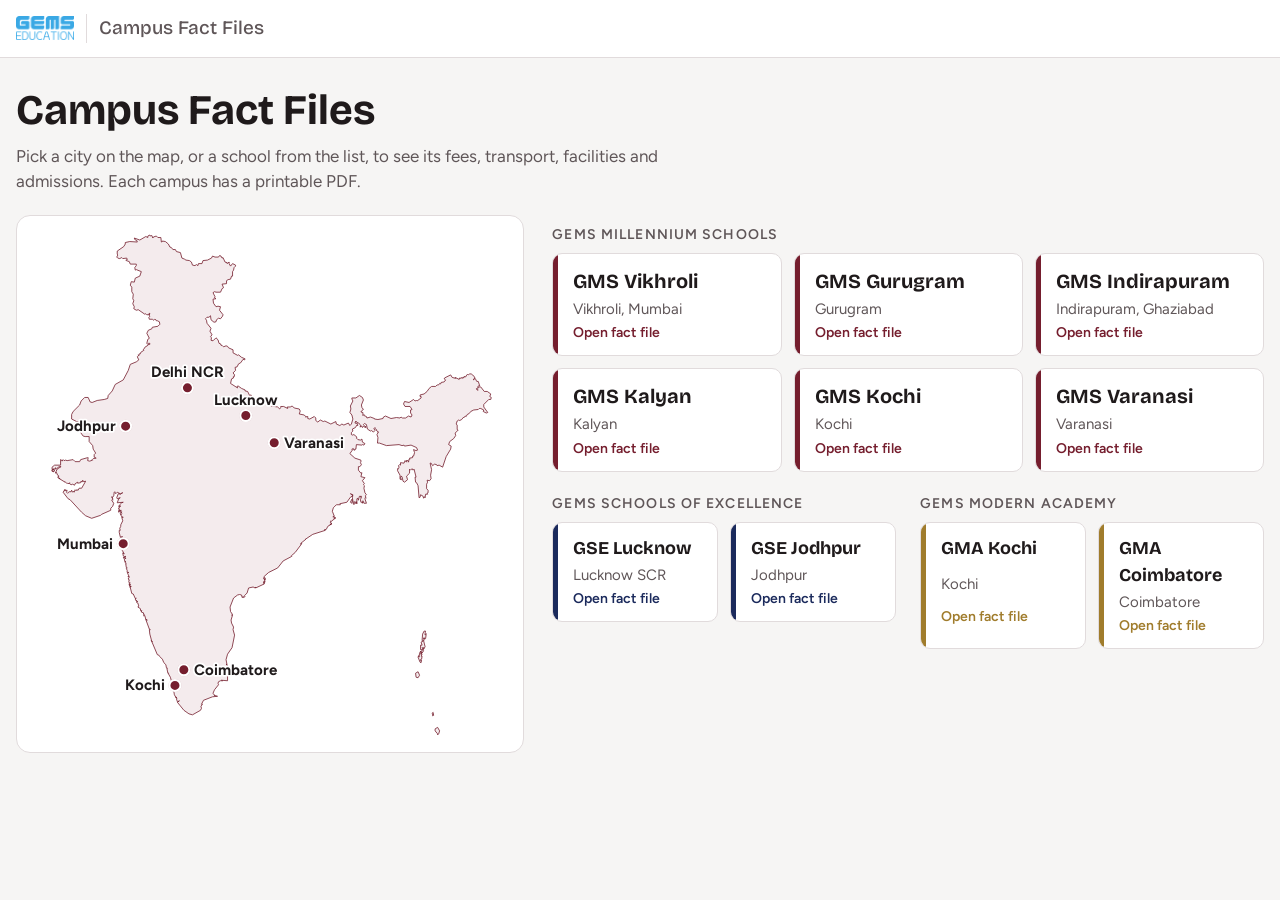
==== campus-fact-files/index.html @ 1c6c25ed "Campus Fact Files: fill max students per class from the CRM capacity sheet Co-Authored-By: Claude Op" ====
<!doctype html>
<html lang="en">
<head>
<meta charset="utf-8">
<meta name="viewport" content="width=device-width, initial-scale=1, viewport-fit=cover">
<title>GEMS Campus Fact Files</title>
<meta name="robots" content="noindex, nofollow">
<link rel="icon" type="image/png" href="img/favicon-64.png">
<link rel="apple-touch-icon" href="img/apple-touch-icon.png">
<link rel="preconnect" href="https://fonts.googleapis.com">
<link rel="preconnect" href="https://fonts.gstatic.com" crossorigin>
<link rel="stylesheet" href="https://fonts.googleapis.com/css2?family=Bricolage+Grotesque:opsz,wght@12..96,500;12..96,700&family=Figtree:wght@400;500;600;700&display=swap">
<style>
/* Layout follows the CEO's sample sheet: Fees table, Transport table, Facilities table, then curriculum. Print = A4 landscape, 2 pages. */
:root {
  --brand: #751e2e; --brand-deep: #5f1825;
  --bg: #f6f5f4; --surface: #ffffff; --ink: #1f1a1b; --muted: #5f5658;
  --line: #e1dbdc; --tint: #f4ebed; --on-brand: #ffffff;
  --display: "Bricolage Grotesque", "Segoe UI", system-ui, sans-serif;
  --body: "Figtree", "Segoe UI", system-ui, sans-serif;
  color-scheme: light;
}
@media (prefers-color-scheme: dark) { :root:not([data-theme="light"]) {
  --bg: #161314; --surface: #201c1d; --ink: #f1ecec; --muted: #b3a9ab; --line: #3a3334; --tint: #2d2224; color-scheme: dark; } }
:root[data-theme="dark"] { --bg: #161314; --surface: #201c1d; --ink: #f1ecec; --muted: #b3a9ab; --line: #3a3334; --tint: #2d2224; color-scheme: dark; }
[data-brand="GSE"] { --brand: #1b2a5c; --brand-deep: #16224b; --tint: #e9ecf4; }
[data-brand="GMA"], [data-brand="LG"] { --brand: #a07c2c; --brand-deep: #836524; --tint: #f5efe2; }

* { box-sizing: border-box; }
[hidden] { display: none !important; }
html { -webkit-text-size-adjust: 100%; }
body { margin: 0; background: var(--bg); color: var(--ink); font: 17px/1.5 var(--body); }
h1, h2, h3 { font-family: var(--display); text-wrap: balance; margin: 0; line-height: 1.15; }
.wrap { max-width: 1360px; margin: 0 auto; padding-left: max(16px, env(safe-area-inset-left, 0px)); padding-right: max(16px, env(safe-area-inset-right, 0px)); }
a { color: inherit; }
:focus-visible { outline: 3px solid var(--brand); outline-offset: 2px; }

.topbar { background: var(--surface); border-bottom: 1px solid var(--line); }
.topbar .wrap { display: flex; align-items: center; justify-content: space-between; gap: 12px; padding-block: 14px; }
.wordmark { font-family: var(--display); font-weight: 700; font-size: 19px; text-decoration: none; }
.wordmark { display: inline-flex; align-items: center; gap: 12px; }
.wordmark img { height: 24px; width: auto; display: block; }
.wordmark span { color: var(--muted); font-weight: 500; padding-left: 12px; border-left: 1px solid var(--line); }
.back { font-size: 16px; color: var(--muted); text-decoration: none; }
.back:hover { color: var(--ink); }

/* Home */
.home-hero .wrap { padding-block: 28px 12px; display: grid; gap: 10px; }
.home-hero h1 { font-size: clamp(30px, 4vw, 42px); }
.home-hero p { margin: 0; color: var(--muted); max-width: 62ch; }
.brand-group { padding-block: 12px 8px; min-width: 0; }
.pair { display: grid; grid-template-columns: repeat(auto-fit, minmax(min(100%, 300px), 1fr)); gap: 0 24px; }
.pair .cards { grid-template-columns: repeat(auto-fill, minmax(min(100%, 150px), 1fr)); }
.pair .card b { font-size: 18px; }
.brand-group h2 { font-size: 14px; text-transform: uppercase; letter-spacing: .08em; color: var(--muted); font-family: var(--body); font-weight: 600; margin-bottom: 10px; }
.cards { display: grid; grid-template-columns: repeat(auto-fill, minmax(min(100%, 170px), 1fr)); gap: 12px; }
.card { display: grid; gap: 2px; padding: 12px 16px 12px 20px; background: var(--surface); border: 1px solid var(--line); border-radius: 10px; text-decoration: none; position: relative; overflow: hidden; }
.card::before { content: ""; position: absolute; inset: 0 auto 0 0; width: 5px; background: var(--brand); }
.card b { font-family: var(--display); font-size: 20px; }
.card small { color: var(--muted); font-size: 15px; }
.card .state { font-size: 14px; font-weight: 600; color: var(--brand); }
.card[aria-disabled="true"] { opacity: .6; pointer-events: none; }
.card[aria-disabled="true"] .state { color: var(--muted); }
a.card:hover { border-color: var(--brand); }

/* Campus header band */
.band { background: var(--brand); color: var(--on-brand); }
.band .wrap { padding-block: 28px; display: grid; grid-template-columns: 1fr auto; gap: 16px 24px; align-items: end; }
.eyebrow { font-size: 13px; letter-spacing: .1em; text-transform: uppercase; opacity: .85; font-weight: 600; }
.band h1 { font-size: clamp(30px, 4.4vw, 46px); margin-top: 4px; }
.facts { grid-column: 1 / -1; display: flex; flex-wrap: wrap; gap: 8px; }
.fact { border: 1px solid rgba(255,255,255,.4); border-radius: 999px; padding: 5px 14px; font-size: 15px; }
.fact b { font-weight: 700; }
.dl { display: inline-flex; align-items: center; gap: 8px; background: var(--on-brand); color: var(--brand-deep); font-weight: 700; padding: 13px 20px; border-radius: 8px; text-decoration: none; white-space: nowrap; font-size: 17px; }
.dl:hover { filter: brightness(.95); }
.dl svg { width: 20px; height: 20px; }

/* Sheet */
.sheet .wrap { padding-block: 24px 48px; display: grid; gap: 22px; }
.alert { display: flex; flex-wrap: wrap; gap: 6px 14px; align-items: baseline; background: var(--tint); border: 1px solid var(--line); border-radius: 10px; padding: 12px 18px; font-weight: 600; font-size: 17px; }
.printonly { display: none; }
.rest { display: grid; gap: 22px; min-width: 0; }
.alert strong { color: var(--brand); text-transform: uppercase; letter-spacing: .05em; font-size: 14px; }
.alert span + span::before { content: "•"; margin-right: 14px; color: var(--brand); }
.sec { background: var(--surface); border: 1px solid var(--line); border-radius: 12px; padding: 20px 22px; display: grid; gap: 12px; align-content: start; min-width: 0; }
.sec h2 { font-size: 23px; color: var(--brand); }
.sec h3 { font-size: 17px; font-family: var(--body); font-weight: 700; }
.note { font-size: 14px; color: var(--muted); margin: 0; }
.row2 { display: grid; grid-template-columns: minmax(0, 1fr) minmax(0, 1fr); gap: 22px; }
.scroll { overflow-x: auto; }

table { width: 100%; border-collapse: collapse; font-size: 16px; }
th, td { text-align: left; padding: 9px 10px; border: 1px solid var(--line); vertical-align: middle; }
thead th { background: var(--brand); color: var(--on-brand); font-size: 14px; font-weight: 700; line-height: 1.25; border-color: var(--brand); vertical-align: bottom; }
tbody th { font-weight: 700; white-space: nowrap; }
tbody tr:nth-child(even) td, tbody tr:nth-child(even) th { background: var(--tint); }
.c { text-align: center; }
.r { text-align: right; font-variant-numeric: tabular-nums; white-space: nowrap; }
.total { font-weight: 700; color: var(--brand); }
.fees td.r, .fees td.c { white-space: nowrap; }
.fees { font-size: 15px; }
.fees th, .fees td { padding: 8px 6px; }
.fees thead th { font-size: 13px; }
.fees td { white-space: nowrap; }
.fees td.time, .fees td.ex { white-space: normal; }
/* Below laptop width the fees table turns into one card per grade, so nothing scrolls sideways. */
@media screen and (max-width: 1180px) {
  .fees thead { display: none; }
  .fees, .fees tbody { display: block; }
  .fees tbody { display: grid; grid-template-columns: repeat(auto-fill, minmax(300px, 1fr)); gap: 14px; }
  .fees tr { display: block; border: 1px solid var(--line); border-radius: 10px; overflow: hidden; background: var(--surface); }
  .fees tbody tr:nth-child(even) td { background: transparent; }
  .fees tbody th { display: block; background: var(--brand) !important; color: var(--on-brand); font-size: 18px; border: 0; padding: 9px 14px; }
  .fees td { display: flex; justify-content: space-between; align-items: baseline; gap: 12px; border: 0; border-top: 1px solid var(--line); padding: 7px 14px; text-align: right; white-space: normal !important; }
  .fees td::before { content: attr(data-label); color: var(--muted); font-size: 15px; text-align: left; font-weight: 400; }
  .fees td.total { background: var(--tint) !important; }
}
.kv tbody th { width: 55%; }
.fac td { line-height: 1.9; }
.chip { display: inline-block; font-size: 15px; padding: 1px 10px; margin: 2px 4px 2px 0; border-radius: 999px; border: 1px solid var(--line); background: var(--surface); line-height: 1.6; }
.cur td:first-child { white-space: nowrap; font-weight: 700; color: var(--brand); }
.cur td:nth-child(2) { color: var(--muted); }
.sec h2 small.count { font-family: var(--body); font-size: 14px; color: var(--muted); font-weight: 500; margin-left: 8px; }
.row2.tight { gap: 0 22px; }
.det tbody th { width: 38%; white-space: normal; color: var(--muted); font-weight: 600; }
.det td { white-space: normal; overflow-wrap: anywhere; }
.det tbody tr:nth-child(even) td, .det tbody tr:nth-child(even) th { background: transparent; }
.note.strong { color: var(--ink); font-weight: 600; }
.routes td { white-space: normal; }
.routes .nw { white-space: nowrap; }
.awards { margin: 0; padding-left: 20px; display: grid; gap: 4px; }
.foot { font-size: 14px; color: var(--muted); text-align: center; }

/* Home map */
.explorer { display: grid; grid-template-columns: minmax(0, 5fr) minmax(0, 7fr); gap: 28px; align-items: start; padding-block: 8px; }
.mapbox { position: relative; overflow: hidden; background: var(--surface); border: 1px solid var(--line); border-radius: 14px; padding: 12px; }
#india { width: 100%; height: auto; display: block; max-height: 78vh; --zoom: 1; overflow: hidden; }
#india .india { fill: var(--tint); stroke: var(--brand); stroke-width: calc(1.6px / var(--zoom)); stroke-linejoin: round; stroke-dasharray: 1; stroke-dashoffset: 0; animation: draw 1.6s ease-out both, fillin 1.6s ease-out both; }
@keyframes draw { from { stroke-dashoffset: 1; } to { stroke-dashoffset: 0; } }
@keyframes fillin { 0%, 45% { fill-opacity: 0; } 100% { fill-opacity: 1; } }
.pin { cursor: pointer; outline: none; animation: drop .5s cubic-bezier(.2, 1.4, .4, 1) both; animation-delay: var(--d); }
@keyframes drop { from { opacity: 0; translate: 0 -24px; } to { opacity: 1; translate: 0 0; } }
.pin .pi { transform: scale(calc(1 / var(--zoom))); }
.pin .dot { fill: var(--brand); stroke: var(--surface); stroke-width: 4; transform-box: fill-box; transform-origin: center; transition: transform .2s; }
.pin .pulse { fill: var(--brand); opacity: .25; transform-box: fill-box; transform-origin: center; animation: pulse 2.4s ease-out infinite; animation-delay: calc(var(--d) + .5s); }
@keyframes pulse { 0% { transform: scale(1); opacity: .35; } 100% { transform: scale(2.8); opacity: 0; } }
.pin text { font: 700 30px var(--body); fill: var(--ink); paint-order: stroke; stroke: var(--surface); stroke-width: 7px; stroke-linejoin: round; }
.pin:hover .dot, .pin.hover .dot, .pin:focus-visible .dot, .pin.on .dot { transform: scale(1.45); }
.pin:focus-visible text { text-decoration: underline; }
#india.focus .pin:not(.on) { opacity: .35; }
.citypanel { position: absolute; left: 12px; right: 12px; bottom: 12px; background: var(--surface); border: 1px solid var(--line); border-radius: 12px; padding: 14px; box-shadow: 0 10px 30px rgba(0,0,0,.12); display: grid; gap: 10px; animation: rise .35s ease-out both; }
@keyframes rise { from { opacity: 0; translate: 0 12px; } to { opacity: 1; translate: 0 0; } }
.cp-head { display: flex; justify-content: space-between; align-items: baseline; gap: 12px; }
.cp-head b { font-family: var(--display); font-size: 22px; }
.linkbtn { background: none; border: 0; padding: 0; color: var(--muted); font: inherit; font-size: 15px; text-decoration: underline; cursor: pointer; }
.cp-list { display: grid; gap: 8px; }
.cp-item { display: flex; justify-content: space-between; align-items: center; gap: 12px; padding: 12px 14px; border-radius: 10px; background: var(--brand); color: var(--on-brand); text-decoration: none; font-size: 18px; }
.cp-item small { display: block; font-size: 14px; opacity: .85; }
.cp-item:hover { filter: brightness(1.1); }
.lists { display: grid; gap: 4px; min-width: 0; }
.lists .card { transition: opacity .3s, transform .2s; }
.lists .card.dim { opacity: .35; }
.lists .card:hover { transform: translateY(-2px); }
@media screen and (max-width: 900px) { .explorer { grid-template-columns: 1fr; } #india { max-height: 62vh; } }
@media (prefers-reduced-motion: reduce) { #india .india, .pin, .pin .pulse, .citypanel { animation: none; } .lists .card { transition: none; } }

@media screen and (max-width: 820px) {
  .routes .nw { white-space: normal; }
  .routes th, .routes td { padding: 7px 6px; font-size: 15px; }
  .routes td { overflow-wrap: anywhere; }
  .row2 { grid-template-columns: 1fr; }
  .band .wrap { grid-template-columns: 1fr; }
}

/* Print / PDF: A4 landscape, 2 pages, always light */
@page { size: A4 landscape; margin: 9mm 10mm; }
@media print {
  :root { --bg: #fff; --surface: #fff; --ink: #161213; --muted: #4f4749; --line: #cfc7c8; color-scheme: light; }
  [data-brand="GMS"] { --tint: #f6eef0; }
  * { -webkit-print-color-adjust: exact; print-color-adjust: exact; }
  body { font-size: 12.5px; line-height: 1.35; }
  .topbar, .dl, .noprint { display: none !important; }
  .printonly { display: flex; }
  .sec.feesec { break-inside: auto; }
  .rest { display: block; column-count: 2; column-gap: 16px; break-before: page; font-size: 11px; }
  .rest > .sec, .rest > .row2 > .sec { display: block; break-inside: avoid; margin-bottom: 9px; }
  .rest > .sec > * + *, .rest > .row2 > .sec > * + * { margin-top: 4px; }
  .rest > .row2 { display: block; }
  .rest table { font-size: 11px; }
  .rest .chip { font-size: 10.5px; }
  .rest .row2.tight { display: block; }
  .rest .sec h2 { font-size: 14px; }
  .fees.dense { font-size: 12.5px; }
  .fees.dense th, .fees.dense td { padding: 3.5px 5px; }
  .fees.xdense { font-size: 11px; }
  .fees.xdense th, .fees.xdense td { padding: 1px 5px; line-height: 1.25; }
  .rest.bare { display: none; }
  .fees.xdense thead th, .fees.dense thead th { padding-block: 4px; }
  .det th, .det td { padding: 3px 6px; }
  .awards { gap: 1px; font-size: 11.5px; }
  .row2.tight { gap: 0 14px; }
  .wrap { max-width: none; padding: 0 !important; }
  .band { border-radius: 6px; }
  .band .wrap { padding: 10px 16px !important; gap: 6px 16px; }
  .band h1 { font-size: 26px; }
  .eyebrow { font-size: 10px; }
  .fact { font-size: 11.5px; padding: 2px 10px; }
  .sheet .wrap { padding-block: 8px 0 !important; gap: 8px; }
  .alert { padding: 6px 12px; font-size: 12.5px; border-radius: 6px; }
  .alert strong { font-size: 11px; }
  .sec { padding: 0; border: 0; gap: 5px; break-inside: avoid; }
  .sec h2 { font-size: 16px; }
  .sec h3 { font-size: 13px; }
  table { font-size: 12.5px; }
  th, td { padding: 4px 7px; }
  thead th { font-size: 11.5px; }
  .chip { font-size: 12px; padding: 0 8px; margin: 1px 3px 1px 0; line-height: 1.5; }
  .fac td { line-height: 1.6; }
  .note { font-size: 11px; }
  .row2 { gap: 14px; }
  .page2 { break-before: page; }
  .scroll { overflow: visible; }
  .fees { font-size: 13px; }
  .fees th, .fees td { padding: 6.5px 5px; }
  .fees thead th { font-size: 11.5px; }
  .fees td.time, .fees td.ex { white-space: nowrap; }
  .foot { font-size: 10px; }
}
</style>
</head>
<body>
<header class="topbar"><div class="wrap">
  <a class="wordmark" href="#"><img src="img/gems-logo.png" alt="GEMS Education" width="58" height="24"><span>Campus Fact Files</span></a>
  <a class="back noprint" id="back" href="#" hidden>All campuses</a>
</div></header>
<main id="app"></main>

<script src="campuses.js?v=20261031a"></script>
<script>
const BRANDS = { GMS: "GEMS Millennium Schools", GSE: "GEMS Schools of Excellence", GMA: "GEMS Modern Academy", LG: "Little GEMS" };
const inr = n => "₹" + Number(n).toLocaleString("en-IN");
const esc = s => String(s).replace(/[&<>"]/g, c => ({ "&": "&amp;", "<": "&lt;", ">": "&gt;", '"': "&quot;" }[c]));
const app = document.getElementById("app");

const INDIA = {"d":"M286,64L291,65L294,63L297,65L298,61L305,61L307,55L316,54L324,50L326,46L331,48L338,48L340,45L343,46L345,50L347,49L351,58L355,59L355,61L359,58L360,60L359,61L362,66L366,61L372,64L372,66L369,69L368,74L366,77L366,86L364,86L362,92L357,93L354,95L354,101L345,102L348,109L345,111L342,118L333,118L330,117L327,119L331,127L330,129L333,131L327,132L328,140L333,147L337,146L342,147L340,154L347,163L346,166L342,171L338,170L334,173L333,177L329,178L323,173L322,165L319,168L315,168L312,171L314,174L315,180L323,190L321,196L325,203L322,207L324,209L323,214L327,215L333,209L337,213L339,220L342,221L343,224L345,224L348,227L353,225L356,226L358,229L367,233L367,239L376,244L378,243L384,248L391,251L390,253L387,252L382,259L378,261L375,267L371,268L372,274L367,279L370,283L369,287L367,287L368,289L364,291L362,300L376,309L375,306L377,305L384,310L391,313L391,315L396,316L400,324L403,323L404,325L417,333L419,331L422,331L433,339L441,338L442,345L456,347L460,351L462,348L462,346L468,346L476,350L475,347L481,347L485,345L489,349L499,351L501,355L499,361L509,363L512,366L511,367L516,366L516,370L520,371L529,366L532,369L532,374L536,377L541,373L547,376L550,375L562,381L572,376L573,381L580,384L584,381L588,383L597,379L600,384L603,381L606,371L604,363L600,358L602,351L601,345L606,335L604,331L604,329L612,329L619,324L625,328L627,333L623,343L624,348L627,352L624,354L622,357L626,358L626,364L628,362L628,364L633,366L634,369L641,367L649,370L649,371L656,372L666,370L667,367L671,365L682,370L693,368L700,369L702,367L705,369L711,369L717,365L722,367L724,363L721,359L721,353L724,352L720,346L710,346L707,341L709,336L718,338L727,332L730,335L733,334L734,335L742,329L742,326L740,326L740,323L748,321L754,316L758,310L763,306L771,306L774,303L777,303L779,300L781,301L782,298L788,297L791,293L788,291L789,289L801,283L804,288L811,290L810,288L818,292L819,289L822,290L823,288L825,290L825,288L828,288L828,286L831,287L833,283L835,282L836,283L839,281L842,281L848,286L849,289L846,293L850,290L853,296L856,296L859,305L856,305L855,308L852,311L855,314L855,310L858,307L861,307L868,316L874,316L881,321L879,326L882,328L881,332L877,332L867,342L867,347L875,358L872,359L866,356L867,353L861,350L858,350L856,352L847,353L841,356L838,360L834,362L832,366L830,365L828,368L826,368L823,372L819,374L817,373L814,375L812,381L814,383L814,392L816,393L810,399L811,404L807,410L799,416L797,422L802,425L801,431L792,446L785,467L778,463L774,464L773,462L769,461L765,464L762,459L760,459L763,472L761,483L762,490L759,494L754,493L755,497L753,501L753,510L756,513L756,518L754,519L755,521L751,521L750,528L749,526L747,529L746,525L741,522L740,527L738,528L736,504L733,498L731,497L730,487L732,487L728,471L726,473L724,470L721,473L719,471L719,479L713,485L715,492L709,497L706,495L704,486L702,485L701,488L703,492L700,491L700,483L695,474L696,472L695,472L695,470L697,470L698,467L697,464L699,462L701,463L701,458L708,459L710,454L713,457L712,454L716,454L717,457L718,451L720,451L719,449L725,448L725,445L727,445L729,438L727,432L732,434L735,433L733,428L722,423L709,425L708,423L704,424L698,422L673,424L659,419L655,419L656,408L654,402L657,397L655,397L656,396L653,394L654,393L650,390L650,388L648,390L650,394L647,397L643,394L641,395L635,391L633,382L629,380L627,382L630,386L632,386L632,388L627,386L625,388L624,385L620,387L622,384L621,384L619,380L613,377L612,375L610,379L615,380L616,384L614,383L611,388L605,391L606,395L603,398L603,402L605,403L608,402L614,407L613,409L616,412L621,413L624,411L625,417L630,420L628,423L625,422L624,423L613,422L612,431L610,431L610,433L608,433L607,430L604,431L605,433L600,440L610,449L622,453L622,457L621,458L623,462L620,466L617,466L617,473L622,479L624,478L622,486L630,488L625,494L629,500L627,502L629,504L628,509L630,518L633,522L631,524L632,529L631,528L630,530L633,539L628,539L626,534L625,539L625,537L622,537L621,532L623,527L623,525L621,525L622,527L619,525L617,533L616,529L614,530L614,540L613,536L612,540L612,536L611,537L608,536L609,541L607,541L605,528L606,522L601,520L606,524L601,527L594,537L580,540L581,542L573,542L567,548L565,555L569,565L566,566L570,567L570,568L568,569L569,569L572,568L563,575L562,574L561,578L564,579L560,582L564,580L556,585L553,591L549,592L551,593L526,601L511,611L512,611L502,619L502,621L504,619L503,621L491,637L483,644L484,645L467,654L456,668L438,677L429,685L428,690L431,692L430,687L431,689L430,694L428,695L431,695L429,699L428,696L429,699L428,700L429,700L412,708L412,706L411,708L407,706L398,708L395,718L390,723L391,725L388,727L387,725L388,726L385,727L384,722L380,721L376,722L368,728L361,746L362,755L366,761L364,762L366,762L363,772L364,778L368,786L367,791L370,802L365,827L356,840L353,851L355,861L353,860L355,861L356,866L356,893L344,892L346,893L342,893L338,895L337,898L338,901L330,911L327,918L330,922L329,922L336,924L326,925L308,932L304,940L306,940L303,944L304,948L302,952L286,961L279,959L269,952L256,936L260,933L256,935L254,929L255,928L253,925L254,928L250,921L247,904L249,904L248,901L247,902L245,897L246,896L245,897L242,886L238,879L239,878L237,878L235,868L236,868L234,867L233,861L229,857L226,850L221,845L219,842L216,841L205,815L206,815L204,813L205,815L201,800L200,791L202,791L200,790L193,771L196,772L193,771L191,763L189,764L189,761L190,761L188,760L189,758L184,756L185,753L183,754L182,749L177,746L179,744L177,738L174,736L177,735L174,734L175,733L173,733L172,730L174,728L172,729L168,720L165,719L162,707L163,706L161,706L164,705L161,705L160,702L160,700L161,703L163,702L160,699L162,698L160,698L159,695L160,692L159,692L158,688L160,687L158,685L159,686L160,685L158,685L159,684L156,677L159,677L157,677L155,674L156,673L154,669L156,668L154,667L153,660L154,660L152,658L153,657L151,656L153,655L151,655L150,649L148,648L149,646L153,650L151,645L153,645L151,646L148,644L147,638L150,640L146,633L146,629L148,629L150,632L150,627L147,626L152,622L150,623L150,617L149,622L146,623L144,626L145,617L143,618L145,615L143,617L144,613L147,614L143,612L142,608L147,606L142,606L140,597L140,593L142,593L141,589L143,585L143,582L147,574L145,567L148,567L145,566L143,562L145,560L143,562L142,559L142,558L145,558L144,558L145,556L141,556L144,553L140,554L139,557L139,553L142,553L138,550L141,548L139,547L141,544L143,545L139,545L140,543L145,538L148,537L136,538L139,530L142,528L136,530L135,528L138,520L143,521L145,519L147,518L142,520L136,517L133,520L131,516L130,517L129,524L127,527L125,526L127,529L125,528L127,530L127,533L126,532L125,533L129,539L127,545L123,549L123,553L105,561L103,563L85,569L73,564L65,557L42,532L38,530L28,517L32,511L31,514L36,513L35,517L37,519L40,516L44,516L45,513L47,517L49,515L50,517L52,512L54,514L55,512L58,513L60,509L65,509L73,495L69,496L67,493L67,496L64,496L64,495L63,498L57,499L57,497L52,500L51,503L47,501L44,502L41,500L41,498L40,500L37,499L36,500L32,496L32,497L19,489L22,490L17,487L20,485L17,483L15,478L13,479L14,477L13,478L16,471L24,466L20,466L15,470L13,470L13,468L10,476L8,476L8,474L8,476L5,474L10,471L10,470L8,472L8,470L7,473L6,471L6,467L11,463L23,463L23,452L24,452L26,455L28,452L30,454L33,453L36,454L48,452L52,456L61,456L63,452L77,448L78,448L77,454L81,455L87,453L86,452L88,450L94,449L90,447L90,442L93,439L88,431L87,424L80,416L80,406L72,406L68,405L63,398L65,377L62,376L55,376L45,371L45,362L48,356L61,343L64,335L71,328L78,328L82,337L86,338L96,334L110,332L117,330L118,324L126,315L132,302L148,293L158,274L162,262L174,257L179,253L176,247L179,244L178,244L178,243L179,244L180,241L182,241L183,238L189,234L188,233L192,227L196,225L197,223L201,222L201,220L198,220L197,222L195,220L197,212L200,210L195,200L198,194L205,191L206,188L217,186L221,182L220,177L216,175L214,175L213,173L211,172L209,174L206,172L200,172L199,168L201,166L200,164L201,160L199,161L199,163L195,163L193,161L191,162L178,153L174,154L169,151L170,147L167,141L169,135L167,131L168,122L165,117L165,108L162,104L164,97L170,98L172,90L181,86L184,77L174,73L172,74L171,69L174,65L174,62L162,62L160,57L154,55L153,54L156,53L155,50L147,51L145,49L141,51L137,50L135,48L137,44L136,42L136,36L149,27L152,22L152,19L161,17L176,18L175,15L171,13L170,10L181,14L193,7L197,9L197,6L201,4L202,6L205,5L207,10L208,8L214,6L217,9L223,9L224,18L226,17L226,16L232,17L238,22L241,28L244,29L247,33L252,33L254,37L262,39L265,50L270,52L273,54L280,55L284,58L286,64ZM775,986L779,993L777,999L775,1001L775,999L770,993L770,989L775,986ZM766,956L767,962L765,963L765,961L764,958L766,956ZM736,875L739,882L736,887L732,886L731,878L736,875ZM741,834L741,836L743,836L741,840L744,840L742,844L744,844L743,850L740,852L743,852L742,857L740,856L736,846L737,843L738,846L739,838L741,834ZM745,832L747,833L744,838L742,839L742,834L745,832ZM747,813L750,825L748,829L747,827L746,827L747,829L744,827L747,831L741,831L741,822L744,822L742,816L747,813ZM751,794L750,797L753,800L749,800L752,802L751,809L749,810L748,807L748,809L747,808L748,812L746,814L744,813L745,800L748,794L751,794ZM605,534L604,539L601,537L604,531L605,534Z","w":882.0,"h":1001.0,"pins":{"Mumbai":[147.9,619.6],"Delhi NCR":[276.0,308.8],"Kochi":[251.1,902.3],"Coimbatore":[268.8,871.2],"Varanasi":[449.1,418.2],"Lucknow":[392.4,364.1],"Jodhpur":[152.7,385.2]}};
// Pins are grouped by city; label side keeps neighbouring labels apart.
const CITIES = [
  { id: "delhi", name: "Delhi NCR", pin: "Delhi NCR", side: "top", slugs: ["gurugram", "indirapuram"] },
  { id: "jodhpur", name: "Jodhpur", pin: "Jodhpur", side: "left", slugs: ["jodhpur"] },
  { id: "lucknow", name: "Lucknow", pin: "Lucknow", side: "top", slugs: ["lucknow"] },
  { id: "varanasi", name: "Varanasi", pin: "Varanasi", side: "right", slugs: ["varanasi"] },
  { id: "mumbai", name: "Mumbai", pin: "Mumbai", side: "left", slugs: ["vikhroli", "kalyan"] },
  { id: "kochi", name: "Kochi", pin: "Kochi", side: "left", slugs: ["kochi-gms", "kochi-gma"] },
  { id: "coimbatore", name: "Coimbatore", pin: "Coimbatore", side: "right", slugs: ["coimbatore"] }
];
const FULL_VIEW = [-40, -10, INDIA.w + 80, INDIA.h + 20];
let mapView = FULL_VIEW.slice(), mapAnim = 0;
const reduceMotion = () => matchMedia("(prefers-reduced-motion: reduce)").matches;

function setView(svg, target) {
  cancelAnimationFrame(mapAnim);
  const from = mapView.slice(), t0 = performance.now(), dur = reduceMotion() ? 0 : 700;
  const ease = t => 1 - Math.pow(1 - t, 3);
  const step = now => {
    const k = dur ? Math.min(1, (now - t0) / dur) : 1, e = ease(k);
    mapView = from.map((v, i) => v + (target[i] - v) * e);
    svg.setAttribute("viewBox", mapView.join(" "));
    svg.style.setProperty("--zoom", (FULL_VIEW[2] / mapView[2]).toFixed(3));
    if (k < 1) mapAnim = requestAnimationFrame(step);
  };
  mapAnim = requestAnimationFrame(step);
}

function home() {
  document.documentElement.removeAttribute("data-brand");
  document.title = "GEMS Campus Fact Files";
  document.getElementById("back").hidden = true;
  const bySlug = Object.fromEntries(CAMPUSES.map(c => [c.slug, c]));
  const card = c => `<a class="card" data-brand="${c.brand}" data-slug="${c.slug}" href="#${c.slug}"><b>${esc(c.short)}</b><small>${esc(c.city)}</small><span class="state">Open fact file</span></a>`;
  const group = b => {
    const list = CAMPUSES.filter(c => c.brand === b && c.live);
    return list.length ? `<section class="brand-group" data-brand="${b}"><h2>${BRANDS[b]}</h2><div class="cards">${list.map(card).join("")}</div></section>` : "";
  };
  const pins = CITIES.map((city, n) => {
    const [x, y] = INDIA.pins[city.pin];
    const lx = city.side === "left" ? -20 : city.side === "right" ? 20 : 0, ly = city.side === "top" ? -22 : 10;
    const anchor = city.side === "left" ? "end" : city.side === "right" ? "start" : "middle";
    return `<g class="pin" data-city="${city.id}" transform="translate(${x} ${y})" style="--d:${0.9 + n * 0.09}s" tabindex="0" role="button" aria-label="${city.name}: ${city.slugs.length} campus${city.slugs.length > 1 ? "es" : ""}">
      <g class="pi"><circle class="pulse" r="13"></circle><circle class="dot" r="11"></circle>
      <text x="${lx}" y="${ly}" text-anchor="${anchor}">${city.name}</text></g></g>`;
  }).join("");

  app.innerHTML = `<section class="home-hero"><div class="wrap"><h1>Campus Fact Files</h1>
    <p>Pick a city on the map, or a school from the list, to see its fees, transport, facilities and admissions. Each campus has a printable PDF.</p></div></section>
  <section class="wrap explorer">
    <div class="mapbox">
      <svg id="india" viewBox="${FULL_VIEW.join(" ")}" role="img" aria-label="Map of India showing GEMS campuses">
        <path class="india" d="${INDIA.d}" pathLength="1"></path>
        ${pins}
      </svg>
      <div class="citypanel" id="citypanel" hidden>
        <div class="cp-head"><b id="cp-name"></b><button type="button" id="cp-close" class="linkbtn">Show all of India</button></div>
        <div id="cp-list" class="cp-list"></div>
      </div>
    </div>
    <div class="lists">${group("GMS")}<div class="pair">${group("GSE")}${group("GMA")}</div></div>
  </section><div style="height:40px"></div>`;

  const svg = document.getElementById("india");
  mapView = FULL_VIEW.slice();
  const panel = document.getElementById("citypanel");
  const choose = id => {
    const city = CITIES.find(c => c.id === id);
    svg.querySelectorAll(".pin").forEach(p => p.classList.toggle("on", p.dataset.city === id));
    svg.classList.toggle("focus", !!city);
    document.querySelectorAll(".lists .card").forEach(el => el.classList.toggle("dim", !!city && !city.slugs.includes(el.dataset.slug)));
    if (!city) { panel.hidden = true; setView(svg, FULL_VIEW); return; }
    const [x, y] = INDIA.pins[city.pin], w = 380, h = w * FULL_VIEW[3] / FULL_VIEW[2];
    setView(svg, [x - w / 2, y - h * 0.32, w, h]);
    document.getElementById("cp-name").textContent = city.name;
    document.getElementById("cp-list").innerHTML = city.slugs.map(s => bySlug[s]).filter(Boolean).map(c =>
      `<a class="cp-item" data-brand="${c.brand}" href="#${c.slug}"><span><b>${esc(c.short)}</b><small>${esc(c.board || "")}${c.grades ? " · " + esc(c.grades) : ""}</small></span><span aria-hidden="true">→</span></a>`).join("");
    panel.hidden = false;
  };
  svg.querySelectorAll(".pin").forEach(p => {
    p.addEventListener("click", () => choose(p.classList.contains("on") ? null : p.dataset.city));
    p.addEventListener("keydown", e => { if (e.key === "Enter" || e.key === " ") { e.preventDefault(); p.dispatchEvent(new Event("click")); } });
  });
  document.getElementById("cp-close").addEventListener("click", () => choose(null));
  document.querySelectorAll(".lists .card").forEach(el => {
    const city = CITIES.find(c => c.slugs.includes(el.dataset.slug));
    el.addEventListener("mouseenter", () => svg.querySelector(`.pin[data-city="${city.id}"]`)?.classList.add("hover"));
    el.addEventListener("mouseleave", () => svg.querySelector(`.pin[data-city="${city.id}"]`)?.classList.remove("hover"));
  });
}

function campus(c) {
  document.documentElement.dataset.brand = c.brand;
  document.title = `${c.short} Fact File`;
  document.getElementById("back").hidden = false;
  // Same template for every campus (the Vikhroli layout). Missing values stay blank.
  const blank = v => v == null || v === "" ? "" : v;
  const money = v => v == null ? "" : inr(v);
  const extras = c.extraFees || [];
  const extrasMax = extras.reduce((s, f) => s + (f.max || 0), 0);
  const oneSum = (c.applicationFee || 0) + (c.admissionFee || 0);
  const inTotal = extras.filter(f => f.max).map(f => f.key.toLowerCase());
  const exams = extras.filter(f => / examination fee$/.test(f.key)).map(f => f.key.replace(" examination fee", ""));
  const feeRows = c.feeRows.map(r => `<tr>
    <th>${esc(r.grade)}</th><td class="c" data-label="Max students per class">${esc(blank(r.max))}</td><td class="c" data-label="Student–teacher ratio">${esc(blank(r.ratio))}</td><td class="time" data-label="School timings">${esc(blank(r.timings))}</td>
    <td class="r" data-label="Application fee">${money(c.applicationFee)}</td><td class="r" data-label="Admission fee">${money(c.admissionFee)}</td><td class="r" data-label="Annual tuition"><b>${money(r.tuition)}</b></td>
    ${extras.map(f => `<td class="c ex" data-label="${esc(f.key)}">${esc(blank(f.cell))}</td>`).join("")}
    <td class="r total" data-label="Total*">${inr(r.tuition + oneSum + extrasMax)}</td></tr>`).join("");
  const tbl = (head, body, cls = "") => `<div class="scroll"><table class="${cls}"><thead><tr>${head.map(h => `<th>${h}</th>`).join("")}</tr></thead><tbody>${body}</tbody></table></div>`;
  const alert = cls => `<div class="alert ${cls}"><strong>Tell every parent</strong>${c.keyNotes.map(n => `<span>${esc(n)}</span>`).join("")}</div>`;
  const facts = [["Location", c.city], ["Board", c.board], ["Grades", c.grades], ["Updated", c.updated]];

  app.innerHTML = `
  <section class="band"><div class="wrap">
    <div>
      <div class="eyebrow">Campus Fact File · For admissions teams</div>
      <h1>${esc(c.name)}, ${esc(c.city.split(",")[0])}</h1>
    </div>
    <a class="dl" href="pdf/${c.slug}.pdf?v=20261031a" download="${esc(c.short)} Fact File.pdf">
      <svg viewBox="0 0 24 24" fill="none" stroke="currentColor" stroke-width="2.2" stroke-linecap="round" stroke-linejoin="round" aria-hidden="true"><path d="M12 3v12m0 0-5-5m5 5 5-5M4 19h16"/></svg>
      Download PDF</a>
    <div class="facts">${facts.map(([k, v]) => `<span class="fact"><b>${k}</b> ${esc(blank(v))}</span>`).join("")}</div>
  </div></section>

  <section class="sheet"><div class="wrap">
    <div class="sec feesec">
      <h2>Fees</h2>
      ${tbl(["Grade", "Max students per class", "Student–teacher ratio", "School timings", "Application fee", "Admission fee", "Annual tuition (₹)", ...extras.map(f => esc(f.key)), "Total*"], feeRows, "fees" + (c.feeRows.length > 18 ? " xdense" : c.feeRows.length > 13 ? " dense" : ""))}
      <p class="note">* Total = application fee + admission fee + annual tuition${inTotal.length ? " + " + inTotal.join(" + ") + " (upper figure)" : ""}. ${exams.length ? exams.join(" and ") + " examination fees are extra." : ""} Transport is extra. Fees may change; check the latest fee circular before quoting.</p>
    </div>
    ${alert("printonly")}

    <div class="row2 page2">
      <div class="sec">
        <h2>Transport</h2>
        ${tbl(["Distance from school", "Annual fee (₹)"], c.transport.map(([k, v]) => `<tr><th>${esc(k)}</th><td class="r">${money(v)}</td></tr>`).join(""), "kv")}
      </div>
      <div class="sec">
        <h2>School bus</h2>
        ${tbl(["Feature", "Details"], c.bus.map(([k, v]) => `<tr><th>${esc(k)}</th><td>${esc(blank(v))}</td></tr>`).join(""), "kv")}
      </div>
    </div>

    <div class="sec">
      <h2>Facilities at ${esc(c.short)}</h2>
      ${tbl(["Area", "Facilities"], c.facilities.map(([area, items]) => `<tr><th>${esc(area)}</th><td>${items.map(i => `<span class="chip">${esc(i)}</span>`).join("")}</td></tr>`).join(""), "fac")}
    </div>

    ${c.curriculum ? `<div class="row2">${[c.curriculum.icse, c.curriculum.igcse].map(cu => `<div class="sec"><h2>${esc(cu.title)}</h2>
        ${tbl(["Group", "Type", "Subjects"], cu.groups.map(([g, k, s]) => `<tr><td>${esc(g)}</td><td>${esc(k)}</td><td>${esc(s)}</td></tr>`).join(""), "cur")}
        <p class="note">${esc(cu.note)}</p></div>`).join("")}</div>` : ""}

    ${alert("noprint")}
    <p class="foot">${esc(c.short)} · Campus Fact File · For GEMS admissions teams · Updated ${esc(c.updated)}</p>
  </div></section>`;
}

function route() {
  const slug = location.hash.slice(1);
  const c = CAMPUSES.find(x => x.slug === slug && x.live);
  c ? campus(c) : home();
  window.scrollTo(0, 0);
}
addEventListener("hashchange", route);
route();
</script>
</body>
</html>
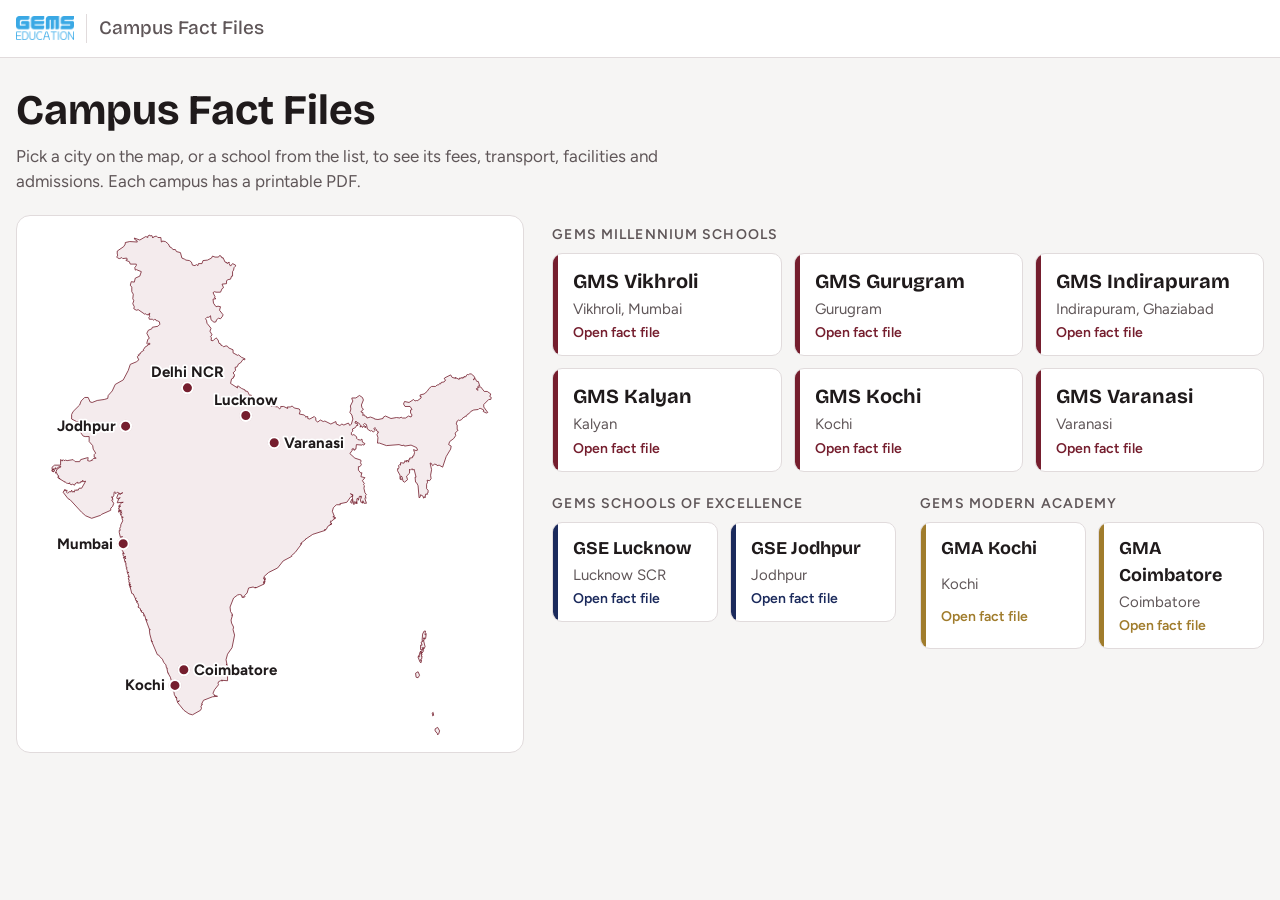
==== commit 3ef28fc4: "Campus Fact Files: V3 template (bus routes page, Technology and Strategic tie-ups rows, one-time fee" ====
--- a/campus-fact-files/index.html
+++ b/campus-fact-files/index.html
@@ -77,6 +77,11 @@
 
 /* Sheet */
 .sheet .wrap { padding-block: 24px 48px; display: grid; gap: 22px; }
+.howto { background: var(--tint); border: 1px solid var(--line); border-radius: 10px; padding: 12px 18px; margin: 12px 0 18px; font-size: 16px; }
+.howto strong { color: var(--brand); text-transform: uppercase; letter-spacing: .05em; font-size: 14px; }
+.howto ol { margin: 6px 0 0; padding-left: 20px; } .howto li { margin: 3px 0; }
+.rfacts { margin: 6px 0 4px; } .rfacts .fact { border-color: var(--line); background: var(--tint); } .rfacts .fact b { color: var(--brand); } .page3 .eyebrow { color: var(--brand); }
+.routes td.lm { font-size: .88em; color: #444; }
 .alert { display: flex; flex-wrap: wrap; gap: 6px 14px; align-items: baseline; background: var(--tint); border: 1px solid var(--line); border-radius: 10px; padding: 12px 18px; font-weight: 600; font-size: 17px; }
 .printonly { display: none; }
 .rest { display: grid; gap: 22px; min-width: 0; }
@@ -114,6 +119,14 @@
   .fees td { display: flex; justify-content: space-between; align-items: baseline; gap: 12px; border: 0; border-top: 1px solid var(--line); padding: 7px 14px; text-align: right; white-space: normal !important; }
   .fees td::before { content: attr(data-label); color: var(--muted); font-size: 15px; text-align: left; font-weight: 400; }
   .fees td.total { background: var(--tint) !important; }
+  .routes thead { display: none; }
+  .routes, .routes tbody { display: block; }
+  .routes tbody { display: grid; grid-template-columns: repeat(auto-fill, minmax(300px, 1fr)); gap: 14px; }
+  .routes tr { display: block; border: 1px solid var(--line); border-radius: 10px; overflow: hidden; background: var(--surface); }
+  .routes tbody tr:nth-child(even) td { background: transparent; }
+  .routes td { display: flex; justify-content: space-between; align-items: baseline; gap: 12px; border: 0; border-top: 1px solid var(--line); padding: 7px 14px; text-align: right; white-space: normal !important; }
+  .routes td::before { content: attr(data-label); color: var(--muted); font-size: 15px; text-align: left; font-weight: 400; flex: none; }
+  .routes td:empty, .routes tr.blankrow { display: none; }
 }
 .kv tbody th { width: 55%; }
 .fac td { line-height: 1.9; }
@@ -219,6 +232,13 @@
   .note { font-size: 11px; }
   .row2 { gap: 14px; }
   .page2 { break-before: page; }
+  .page3 { break-before: page; }
+  .kv th, .kv td, .fac th, .fac td, .cur th, .cur td { padding: 2.5px 7px !important; font-size: 10px !important; line-height: 1.3; }
+  .fac .chip { padding: 0 6px; font-size: 9.5px; margin: 1px 2px 1px 0; }
+  .page2 ~ .sec h2, .page2 ~ .row2 h2 { margin: 6px 0 4px; }
+  .howto { padding: 6px 12px; font-size: 11px; margin: 6px 0 8px; } .howto strong { font-size: 10px; } .howto ol { display: flex; flex-wrap: wrap; gap: 2px 18px; list-style: none; padding: 0; } .howto li { margin: 0; flex: 1 1 45%; }
+  .routes th, .routes td { font-size: 9.5px !important; padding: 3px 5px !important; line-height: 1.25; }
+  .routes td.lm { font-size: 8.5px !important; }
   .scroll { overflow: visible; }
   .fees { font-size: 13px; }
   .fees th, .fees td { padding: 6.5px 5px; }
@@ -235,7 +255,7 @@
 </div></header>
 <main id="app"></main>
 
-<script src="campuses.js?v=20261031a"></script>
+<script src="campuses.js?v=20261031d"></script>
 <script>
 const BRANDS = { GMS: "GEMS Millennium Schools", GSE: "GEMS Schools of Excellence", GMA: "GEMS Modern Academy", LG: "Little GEMS" };
 const inr = n => "₹" + Number(n).toLocaleString("en-IN");
@@ -348,11 +368,29 @@
   const exams = extras.filter(f => / examination fee$/.test(f.key)).map(f => f.key.replace(" examination fee", ""));
   const feeRows = c.feeRows.map(r => `<tr>
     <th>${esc(r.grade)}</th><td class="c" data-label="Max students per class">${esc(blank(r.max))}</td><td class="c" data-label="Student–teacher ratio">${esc(blank(r.ratio))}</td><td class="time" data-label="School timings">${esc(blank(r.timings))}</td>
-    <td class="r" data-label="Application fee">${money(c.applicationFee)}</td><td class="r" data-label="Admission fee">${money(c.admissionFee)}</td><td class="r" data-label="Annual tuition"><b>${money(r.tuition)}</b></td>
+    <td class="r" data-label="Application fee">${money(c.applicationFee)}</td><td class="r" data-label="Admission fee">${money(c.admissionFee)}</td><td class="r" data-label="Annual fee">${r.annual ? money(r.annual) : "–"}</td><td class="r" data-label="Annual tuition"><b>${money(r.tuition)}</b></td>
     ${extras.map(f => `<td class="c ex" data-label="${esc(f.key)}">${esc(blank(f.cell))}</td>`).join("")}
-    <td class="r total" data-label="Total*">${inr(r.tuition + oneSum + extrasMax)}</td></tr>`).join("");
+    <td class="r total" data-label="Total*">${inr(r.tuition + (r.annual || 0) + oneSum + extrasMax)}</td></tr>`).join("");
   const tbl = (head, body, cls = "") => `<div class="scroll"><table class="${cls}"><thead><tr>${head.map(h => `<th>${h}</th>`).join("")}</tr></thead><tbody>${body}</tbody></table></div>`;
   const alert = cls => `<div class="alert ${cls}"><strong>Tell every parent</strong>${c.keyNotes.map(n => `<span>${esc(n)}</span>`).join("")}</div>`;
+  const routesPage = () => {
+    const R = c.routes || { rows: [] };
+    const rows = R.rows.length ? R.rows : [{ b: 1 }, { b: 1 }, { b: 1 }];
+    const band = [["Stops", R.stops], ["Routes", R.routes], ["Bus reaches school", R.reach], ["Bus leaves school", R.leave]];
+    return `<div class="sec page3">
+      <div class="eyebrow">Campus Fact File · Transport</div>
+      <h2>School bus routes and stops</h2>
+      <div class="facts rfacts">${band.map(([k, v]) => `<span class="fact"><b>${k}</b> ${esc(blank(v))}</span>`).join("")}</div>
+      <div class="howto"><strong>How admission officers use this page</strong>
+        <ol><li><b>Find the stop.</b> Ask the parent where they live and find the nearest stop below, or the nearest landmark.</li>
+        <li><b>Quote the fee.</b> Distance gives the fee slab, matching the Transport table above.</li>
+        <li><b>Give the timings.</b> Read the morning pick-up and afternoon drop for that stop, and mention the ride time.</li>
+        <li><b>If no stop fits.</b> Note the address and check with the transport desk. Do not promise a new stop.</li></ol></div>
+      <h2>Route and stop list</h2>
+      ${tbl(["Stop", "Pickup point / area", "Nearest landmark", "Route", "Distance from school", "Fee slab", "Annual transport fee", "Morning pick-up", "Afternoon drop", "Ride time"],
+        rows.map(r => `<tr${r.b ? ' class="blankrow"' : ""}><td class="c" data-label="Stop">${esc(blank(r.stop))}</td><td data-label="Pickup point / area">${esc(blank(r.area))}</td><td class="lm" data-label="Nearest landmark">${esc(blank(r.landmark))}</td><td class="c" data-label="Route">${esc(blank(r.route))}</td><td class="c" data-label="Distance from school">${esc(blank(r.dist))}</td><td class="c" data-label="Fee slab">${esc(blank(r.slab))}</td><td class="r" data-label="Annual transport fee">${money(r.fee)}</td><td class="c" data-label="Morning pick-up">${esc(blank(r.pick))}</td><td class="c" data-label="Afternoon drop">${esc(blank(r.drop))}</td><td class="c" data-label="Ride time">${esc(blank(r.ride))}</td></tr>`).join(""), "routes")}
+    </div>`;
+  };
   const facts = [["Location", c.city], ["Board", c.board], ["Grades", c.grades], ["Updated", c.updated]];
 
   app.innerHTML = `
@@ -361,7 +399,7 @@
       <div class="eyebrow">Campus Fact File · For admissions teams</div>
       <h1>${esc(c.name)}, ${esc(c.city.split(",")[0])}</h1>
     </div>
-    <a class="dl" href="pdf/${c.slug}.pdf?v=20261031a" download="${esc(c.short)} Fact File.pdf">
+    <a class="dl" href="pdf/${c.slug}.pdf?v=20261031d" download="${esc(c.short)} Fact File.pdf">
       <svg viewBox="0 0 24 24" fill="none" stroke="currentColor" stroke-width="2.2" stroke-linecap="round" stroke-linejoin="round" aria-hidden="true"><path d="M12 3v12m0 0-5-5m5 5 5-5M4 19h16"/></svg>
       Download PDF</a>
     <div class="facts">${facts.map(([k, v]) => `<span class="fact"><b>${k}</b> ${esc(blank(v))}</span>`).join("")}</div>
@@ -370,8 +408,8 @@
   <section class="sheet"><div class="wrap">
     <div class="sec feesec">
       <h2>Fees</h2>
-      ${tbl(["Grade", "Max students per class", "Student–teacher ratio", "School timings", "Application fee", "Admission fee", "Annual tuition (₹)", ...extras.map(f => esc(f.key)), "Total*"], feeRows, "fees" + (c.feeRows.length > 18 ? " xdense" : c.feeRows.length > 13 ? " dense" : ""))}
-      <p class="note">* Total = application fee + admission fee + annual tuition${inTotal.length ? " + " + inTotal.join(" + ") + " (upper figure)" : ""}. ${exams.length ? exams.join(" and ") + " examination fees are extra." : ""} Transport is extra. Fees may change; check the latest fee circular before quoting.</p>
+      ${tbl(["Grade", "Max students per class", "Student–teacher ratio", "School timings", "Application fee (one time)", "Admission fee (one time)", "Annual fee", "Annual tuition (₹)", ...extras.map(f => esc(f.key)), "Total*"], feeRows, "fees" + (c.feeRows.length > 18 ? " xdense" : c.feeRows.length > 13 ? " dense" : ""))}
+      <p class="note">* Total = application fee (one time) + admission fee (one time) + annual fee + annual tuition${inTotal.length ? " + " + inTotal.join(" + ") + " (upper figure)" : ""}. ${exams.length ? exams.join(" and ") + " examination fees are extra." : ""} Transport is extra. Fees may change; check the latest fee circular before quoting.</p>
     </div>
     ${alert("printonly")}
 
@@ -388,12 +426,14 @@
 
     <div class="sec">
       <h2>Facilities at ${esc(c.short)}</h2>
-      ${tbl(["Area", "Facilities"], c.facilities.map(([area, items]) => `<tr><th>${esc(area)}</th><td>${items.map(i => `<span class="chip">${esc(i)}</span>`).join("")}</td></tr>`).join(""), "fac")}
+      ${tbl(["Area", "Facilities"], [...c.facilities, ["Technology", (c.technology || []).map(([k, v]) => `${k}: ${v == null ? "" : v}`)], ["Strategic tie-ups", (c.tieups || []).map(([k, v]) => `${k}: ${v}`)]].map(([area, items]) => `<tr><th>${esc(area)}</th><td>${items.map(i => `<span class="chip">${esc(i)}</span>`).join("")}</td></tr>`).join(""), "fac")}
     </div>
 
     ${c.curriculum ? `<div class="row2">${[c.curriculum.icse, c.curriculum.igcse].map(cu => `<div class="sec"><h2>${esc(cu.title)}</h2>
         ${tbl(["Group", "Type", "Subjects"], cu.groups.map(([g, k, s]) => `<tr><td>${esc(g)}</td><td>${esc(k)}</td><td>${esc(s)}</td></tr>`).join(""), "cur")}
         <p class="note">${esc(cu.note)}</p></div>`).join("")}</div>` : ""}
+
+    ${routesPage()}
 
     ${alert("noprint")}
     <p class="foot">${esc(c.short)} · Campus Fact File · For GEMS admissions teams · Updated ${esc(c.updated)}</p>
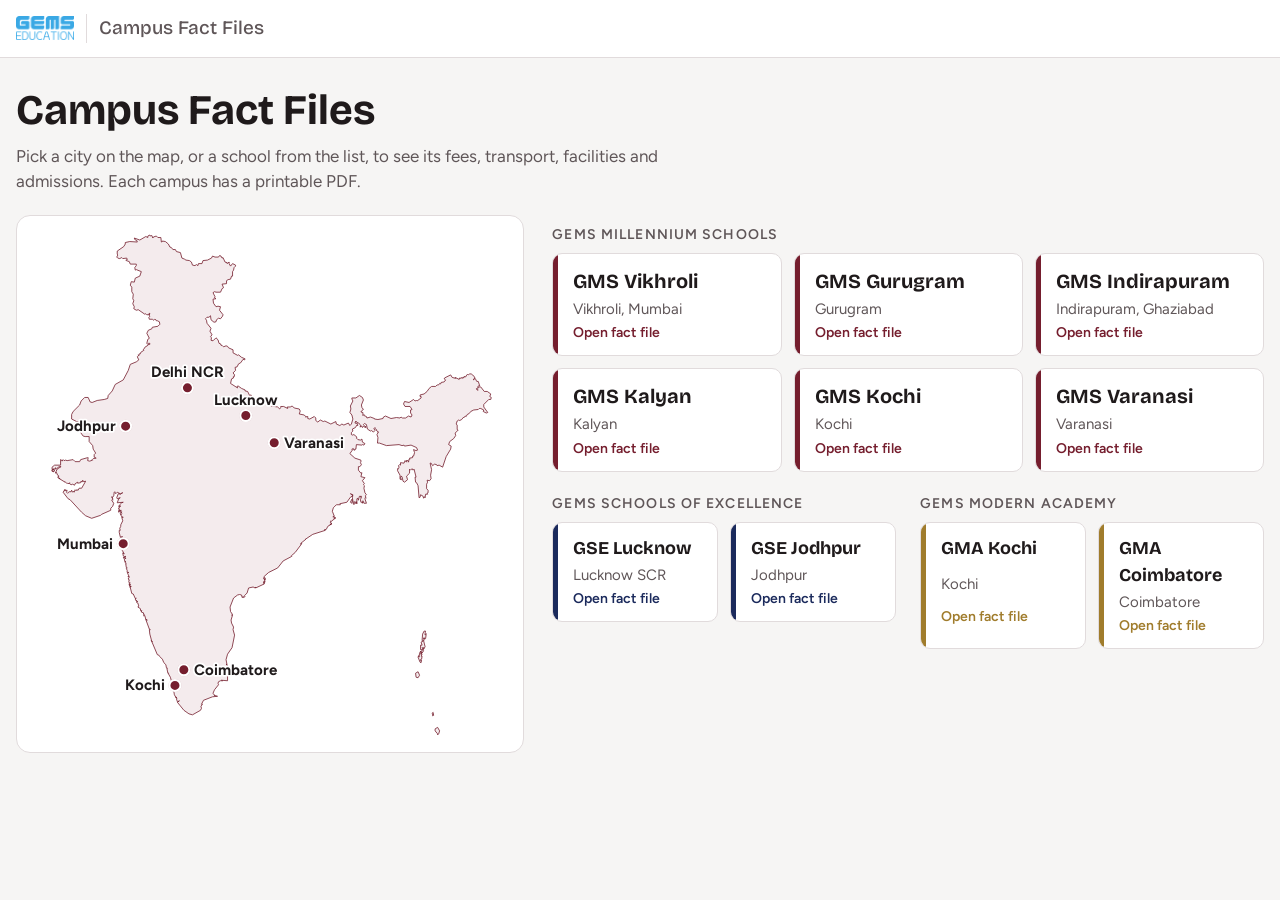
==== commit 24d9d3b1: "Campus Fact Files: apply schools' filled data sheet (4 Nov 2026) Fees per grade (uniform, books, exa" ====
--- a/campus-fact-files/index.html
+++ b/campus-fact-files/index.html
@@ -255,7 +255,7 @@
 </div></header>
 <main id="app"></main>
 
-<script src="campuses.js?v=20261031d"></script>
+<script src="campuses.js?v=20261104"></script>
 <script>
 const BRANDS = { GMS: "GEMS Millennium Schools", GSE: "GEMS Schools of Excellence", GMA: "GEMS Modern Academy", LG: "Little GEMS" };
 const inr = n => "₹" + Number(n).toLocaleString("en-IN");
@@ -362,15 +362,17 @@
   const blank = v => v == null || v === "" ? "" : v;
   const money = v => v == null ? "" : inr(v);
   const extras = c.extraFees || [];
-  const extrasMax = extras.reduce((s, f) => s + (f.max || 0), 0);
+  // An extra fee can be set per grade (r.ex[key] = {cell, max}) or once for the campus (f.cell, f.max).
+  const exOf = (r, f) => (r.ex && r.ex[f.key]) || (r.ex ? null : f);
   const oneSum = (c.applicationFee || 0) + (c.admissionFee || 0);
-  const inTotal = extras.filter(f => f.max).map(f => f.key.toLowerCase());
-  const exams = extras.filter(f => / examination fee$/.test(f.key)).map(f => f.key.replace(" examination fee", ""));
+  const inTotal = extras.filter(f => c.feeRows.some(r => (exOf(r, f) || {}).max)).map(f => f.key.replace(/^[A-Z][a-z]/, m => m.toLowerCase()));
+  const exams = extras.filter(f => / examination fee$/.test(f.key) && !inTotal.includes(f.key.replace(/^[A-Z][a-z]/, m => m.toLowerCase()))).map(f => f.key.replace(" examination fee", ""));
+  const rowTotal = r => r.tuition == null ? "" : inr(r.tuition + (r.annual || 0) + oneSum + extras.reduce((s, f) => s + ((exOf(r, f) || {}).max || 0), 0));
   const feeRows = c.feeRows.map(r => `<tr>
     <th>${esc(r.grade)}</th><td class="c" data-label="Max students per class">${esc(blank(r.max))}</td><td class="c" data-label="Student–teacher ratio">${esc(blank(r.ratio))}</td><td class="time" data-label="School timings">${esc(blank(r.timings))}</td>
     <td class="r" data-label="Application fee">${money(c.applicationFee)}</td><td class="r" data-label="Admission fee">${money(c.admissionFee)}</td><td class="r" data-label="Annual fee">${r.annual ? money(r.annual) : "–"}</td><td class="r" data-label="Annual tuition"><b>${money(r.tuition)}</b></td>
-    ${extras.map(f => `<td class="c ex" data-label="${esc(f.key)}">${esc(blank(f.cell))}</td>`).join("")}
-    <td class="r total" data-label="Total*">${inr(r.tuition + (r.annual || 0) + oneSum + extrasMax)}</td></tr>`).join("");
+    ${extras.map(f => `<td class="c ex" data-label="${esc(f.key)}">${esc(blank((exOf(r, f) || {}).cell))}</td>`).join("")}
+    <td class="r total" data-label="Total*">${rowTotal(r)}</td></tr>`).join("");
   const tbl = (head, body, cls = "") => `<div class="scroll"><table class="${cls}"><thead><tr>${head.map(h => `<th>${h}</th>`).join("")}</tr></thead><tbody>${body}</tbody></table></div>`;
   const alert = cls => `<div class="alert ${cls}"><strong>Tell every parent</strong>${c.keyNotes.map(n => `<span>${esc(n)}</span>`).join("")}</div>`;
   const routesPage = () => {
@@ -399,7 +401,7 @@
       <div class="eyebrow">Campus Fact File · For admissions teams</div>
       <h1>${esc(c.name)}, ${esc(c.city.split(",")[0])}</h1>
     </div>
-    <a class="dl" href="pdf/${c.slug}.pdf?v=20261031d" download="${esc(c.short)} Fact File.pdf">
+    <a class="dl" href="pdf/${c.slug}.pdf?v=20261104" download="${esc(c.short)} Fact File.pdf">
       <svg viewBox="0 0 24 24" fill="none" stroke="currentColor" stroke-width="2.2" stroke-linecap="round" stroke-linejoin="round" aria-hidden="true"><path d="M12 3v12m0 0-5-5m5 5 5-5M4 19h16"/></svg>
       Download PDF</a>
     <div class="facts">${facts.map(([k, v]) => `<span class="fact"><b>${k}</b> ${esc(blank(v))}</span>`).join("")}</div>
@@ -409,7 +411,7 @@
     <div class="sec feesec">
       <h2>Fees</h2>
       ${tbl(["Grade", "Max students per class", "Student–teacher ratio", "School timings", "Application fee (one time)", "Admission fee (one time)", "Annual fee", "Annual tuition (₹)", ...extras.map(f => esc(f.key)), "Total*"], feeRows, "fees" + (c.feeRows.length > 18 ? " xdense" : c.feeRows.length > 13 ? " dense" : ""))}
-      <p class="note">* Total = application fee (one time) + admission fee (one time) + annual fee + annual tuition${inTotal.length ? " + " + inTotal.join(" + ") + " (upper figure)" : ""}. ${exams.length ? exams.join(" and ") + " examination fees are extra." : ""} Transport is extra. Fees may change; check the latest fee circular before quoting.</p>
+      <p class="note">* Total = application fee (one time) + admission fee (one time) + annual fee + annual tuition${inTotal.length ? " + " + inTotal.join(" + ") + (c.feeRows.some(r => r.ex) ? " where shown" + (c.feeRows.some(r => Object.values(r.ex || {}).some(e => /–/.test(e.cell) && e.max)) ? " (upper figure for a range)" : "") : " (upper figure)") : ""}. ${exams.length ? exams.join(" and ") + " examination fees are extra." : ""} Transport is extra. Fees may change; check the latest fee circular before quoting.</p>
     </div>
     ${alert("printonly")}
 
@@ -429,7 +431,7 @@
       ${tbl(["Area", "Facilities"], [...c.facilities, ["Technology", (c.technology || []).map(([k, v]) => `${k}: ${v == null ? "" : v}`)], ["Strategic tie-ups", (c.tieups || []).map(([k, v]) => `${k}: ${v}`)]].map(([area, items]) => `<tr><th>${esc(area)}</th><td>${items.map(i => `<span class="chip">${esc(i)}</span>`).join("")}</td></tr>`).join(""), "fac")}
     </div>
 
-    ${c.curriculum ? `<div class="row2">${[c.curriculum.icse, c.curriculum.igcse].map(cu => `<div class="sec"><h2>${esc(cu.title)}</h2>
+    ${c.curriculum ? `<div class="row2">${(Array.isArray(c.curriculum) ? c.curriculum : [c.curriculum.icse, c.curriculum.igcse]).map(cu => `<div class="sec"><h2>${esc(cu.title)}</h2>
         ${tbl(["Group", "Type", "Subjects"], cu.groups.map(([g, k, s]) => `<tr><td>${esc(g)}</td><td>${esc(k)}</td><td>${esc(s)}</td></tr>`).join(""), "cur")}
         <p class="note">${esc(cu.note)}</p></div>`).join("")}</div>` : ""}
 
